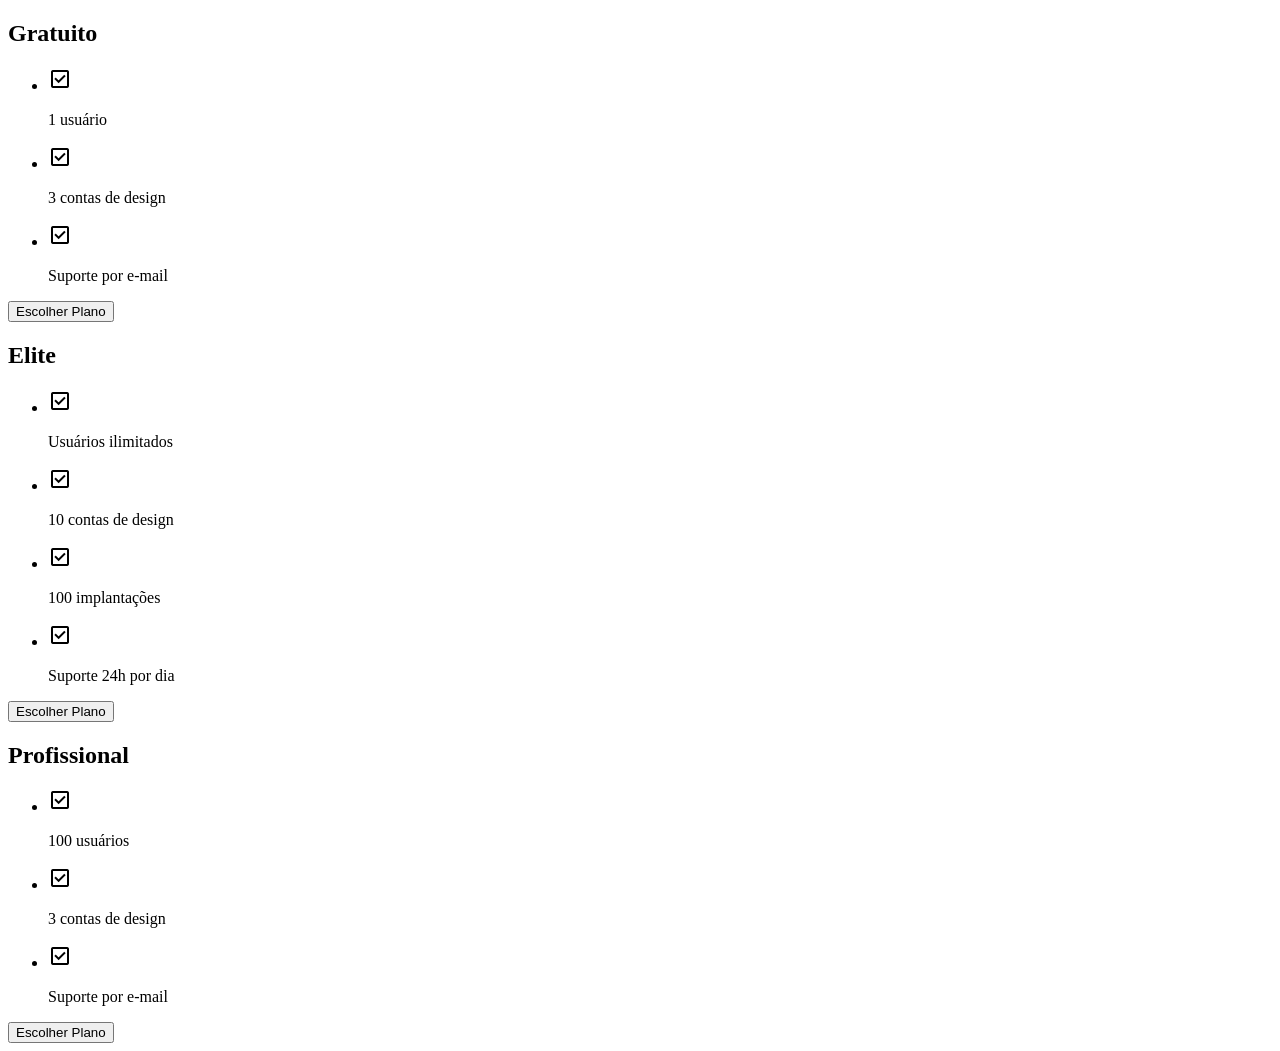
==== cards/index.html @ 329824aa "feat: estrutura dos cards" ====
<!DOCTYPE html>
<html lang="pt-br">
  <head>
    <meta charset="UTF-8" />
    <meta name="viewport" content="width=device-width, initial-scale=1.0" />
    <title>Escolha seu plano</title>
    <link rel="stylesheet" href="./style.css" />
    <link rel="preconnect" href="https://fonts.googleapis.com" />
    <link rel="preconnect" href="https://fonts.gstatic.com" crossorigin />
    <link
      href="https://fonts.googleapis.com/css2?family=Poppins:ital,wght@0,100;0,200;0,300;0,400;0,500;0,600;0,700;0,800;0,900;1,100;1,200;1,300;1,400;1,500;1,600;1,700;1,800;1,900&display=swap"
      rel="stylesheet"
    />
    <link
      rel="stylesheet"
      href="https://fonts.googleapis.com/css2?family=Material+Symbols+Outlined:opsz,wght,FILL,GRAD@24,400,0,0&icon_names=check_box"
    />
  </head>
  <body>
    <article>
      <h2>Gratuito</h2>
      <var></var>
      <ul>
        <li>
            <i class="material-symbols-outlined"> check_box </i>
            <p>1 usuário</p>
        </li>
        <li>
            <i class="material-symbols-outlined"> check_box </i>
            <p>3 contas de design</p>
        </li>
        <li>
            <i class="material-symbols-outlined"> check_box </i>
            <p>Suporte por e-mail</p>
        </li>
      </ul>
      <button>Escolher Plano</button>
    </article>
    <article>
      <h2>Elite</h2>
      <var></var>
      <ul>
        <li>
            <i class="material-symbols-outlined"> check_box </i>
            <p>Usuários ilimitados</p>
        </li>
        <li>
            <i class="material-symbols-outlined"> check_box </i>
            <p>10 contas de design</p>
        </li>
        <li>
            <i class="material-symbols-outlined"> check_box </i>
            <p>100 implantações</p>
        </li>
        <li>
            <i class="material-symbols-outlined"> check_box </i>
            <p>Suporte 24h por dia</p>
        </li>
      </ul>
      <button>Escolher Plano</button>
    </article>
    <article>
      <h2>Profissional</h2>
      <var></var>
      <ul>
        <li>
            <i class="material-symbols-outlined"> check_box </i>
            <p>100 usuários</p>
        </li>
        <li>
            <i class="material-symbols-outlined"> check_box </i>
            <p>3 contas de design</p>
        </li>
        <li>
            <i class="material-symbols-outlined"> check_box </i>
            <p>Suporte por e-mail</p>
        </li>
      </ul>
      <button>Escolher Plano</button>
    </article>
  </body>
</html>
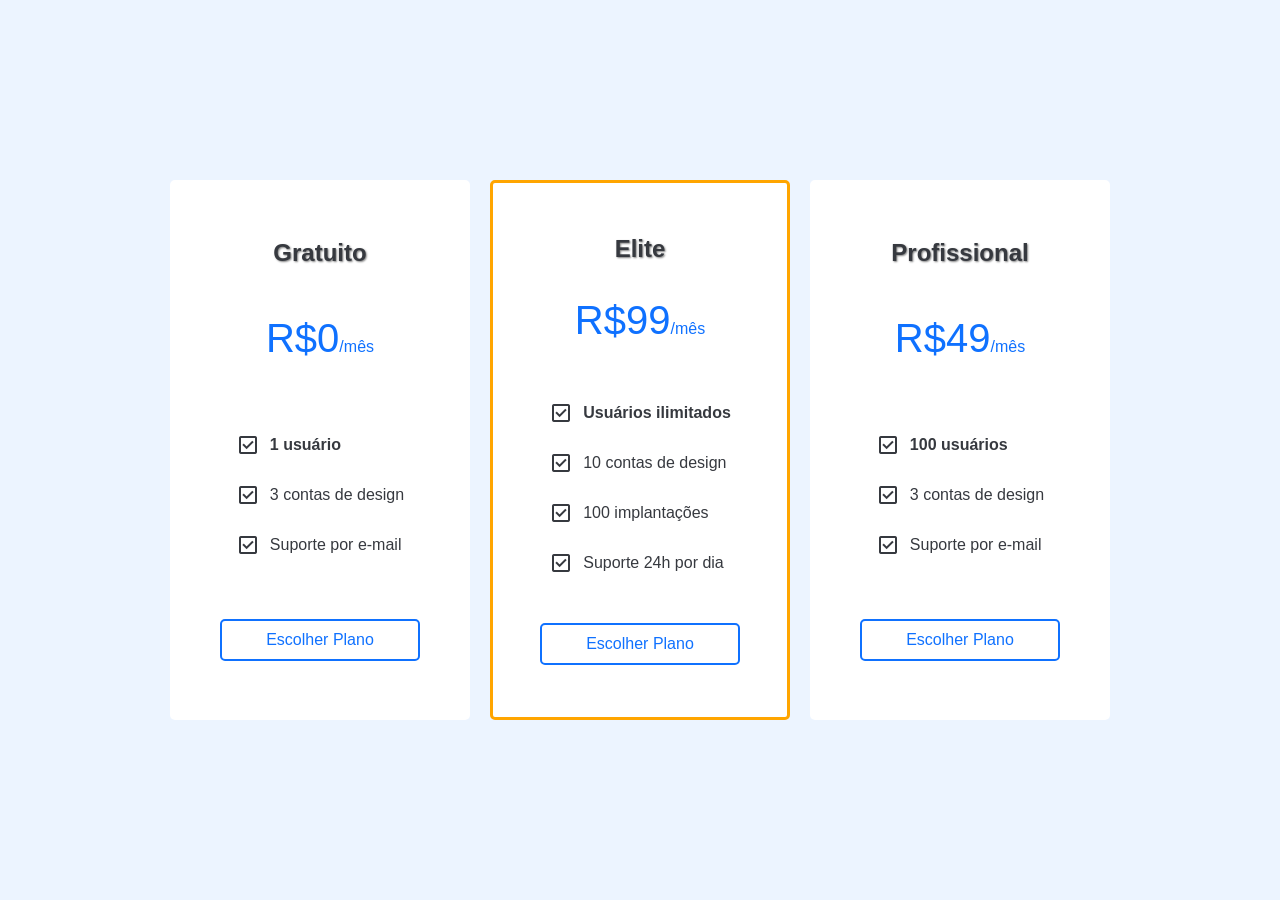
==== commit 0a6c13fe: "style: cards final" ====
--- a/cards/index.html
+++ b/cards/index.html
@@ -17,9 +17,9 @@
     />
   </head>
   <body>
-    <article>
+    <article class="card">
       <h2>Gratuito</h2>
-      <var></var>
+      <var><abbr title="Real Brasileiro">R$</abbr>0<small>/mês</small></var>
       <ul>
         <li>
             <i class="material-symbols-outlined"> check_box </i>
@@ -36,9 +36,9 @@
       </ul>
       <button>Escolher Plano</button>
     </article>
-    <article>
+    <article class="card alert">
       <h2>Elite</h2>
-      <var></var>
+      <var><abbr title="Real Brasileiro">R$</abbr>99<small>/mês</small></var>
       <ul>
         <li>
             <i class="material-symbols-outlined"> check_box </i>
@@ -59,9 +59,9 @@
       </ul>
       <button>Escolher Plano</button>
     </article>
-    <article>
+    <article class="card">
       <h2>Profissional</h2>
-      <var></var>
+      <var><abbr title="Real Brasileiro">R$</abbr>49<small>/mês</small></var>
       <ul>
         <li>
             <i class="material-symbols-outlined"> check_box </i>
--- a/cards/style.css
+++ b/cards/style.css
@@ -0,0 +1,126 @@
+:root {
+    --color-primary: #0f71ff;
+    --color-background: #ecf4ff;
+    --color-text: #36393f;
+    --color-light: #f7f7f7;
+    --color-alert: orange;
+  
+    --font-main: "Poppins", sans-serif;
+  
+    --card-width: 300px;
+    --card-padding: 40px;
+    --card-height: 540px;
+  }
+
+  * {
+    box-sizing: border-box;
+  }
+
+  html, 
+  body {
+    height: 100%;
+    margin: 0;
+    font-family: var(--font-main);
+    background-color: var(--color-background);
+    color: var(--color-text);
+}
+
+body{
+    display: flex;
+    align-items: center;
+    justify-content: center;
+    gap: 20px;
+    padding: 0 20px;
+    flex-wrap: wrap;
+}
+
+.card {
+    display: grid;
+    place-items: center;
+    gap: 10px;
+    width: var(--card-width);
+    max-width: var(--card-width);
+    height: var(--card-height);
+    padding: var(--card-padding);
+    border-radius: 5px;
+    background-color: white;
+    font-size: 100%;
+    text-align: center;
+    overflow: hidden;
+    transition: box-shadow 0.3s ease, transform 0.3s ease;
+}
+
+.card:hover {
+    transform: scale(1.10);
+    text-shadow: 0 4px 20px rgb(186,181,210);
+    box-shadow: 2px 2px 2px black;
+}
+
+.card h2 {
+    margin: 0;
+    text-shadow: 1px 1px 2px gray;
+}
+
+.card var {
+    color: var(--color-primary);
+    font-weight: 400;
+    font-size: 40px;
+    font-style: normal;
+    margin-bottom: 10px;
+    transition: font-size 0.3 ease;
+}
+
+.card:hover var {
+    font-size: 50px;
+}
+
+.card var small {
+    font-size: 16px;
+}
+
+abbr[title] {
+    cursor: help;
+    text-decoration: none;
+}
+
+ul {
+    list-style: none;
+    padding: 0;
+    margin: 0;
+}
+
+ul li {
+    display: flex;
+    align-items: center;
+    gap: 10px;
+    padding: 0;
+    margin-top: 0;
+}
+
+ul li:first-child {
+    font-weight: 800;
+}
+
+button {
+    display: grid;
+    place-items: center;
+    min-width: 200px;
+    padding: 10px 0;
+    background: transparent;
+    color: var(--color-primary);
+    border: 2px solid var(--color-primary);
+    border-radius: 5px;
+    font-family: inherit;
+    font-size: inherit;
+    transition: background 0.3s, color 0.3 ease;
+    cursor: pointer;
+}
+
+.card:hover button {
+    color: var(--color-light);
+    background: #0f71ff;
+}
+
+.alert {
+    border: 3px solid var(--color-alert);
+}
